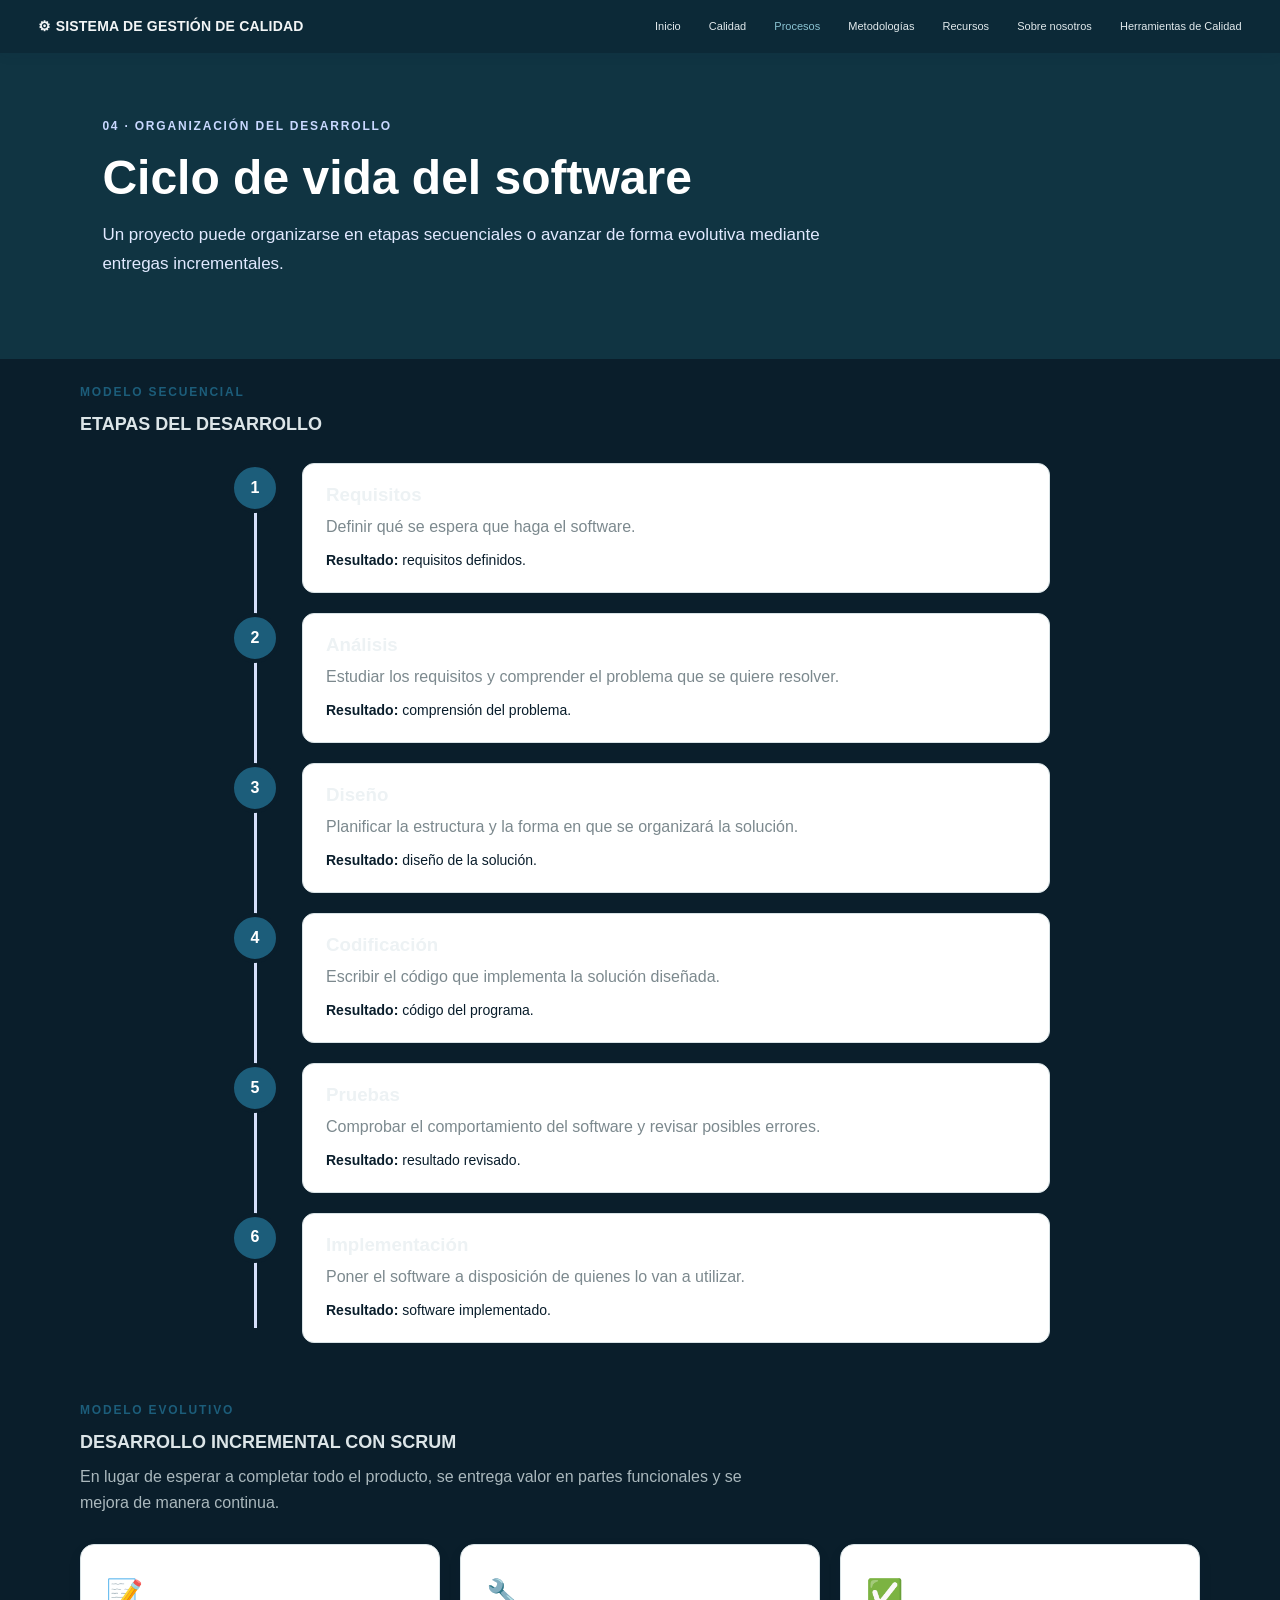
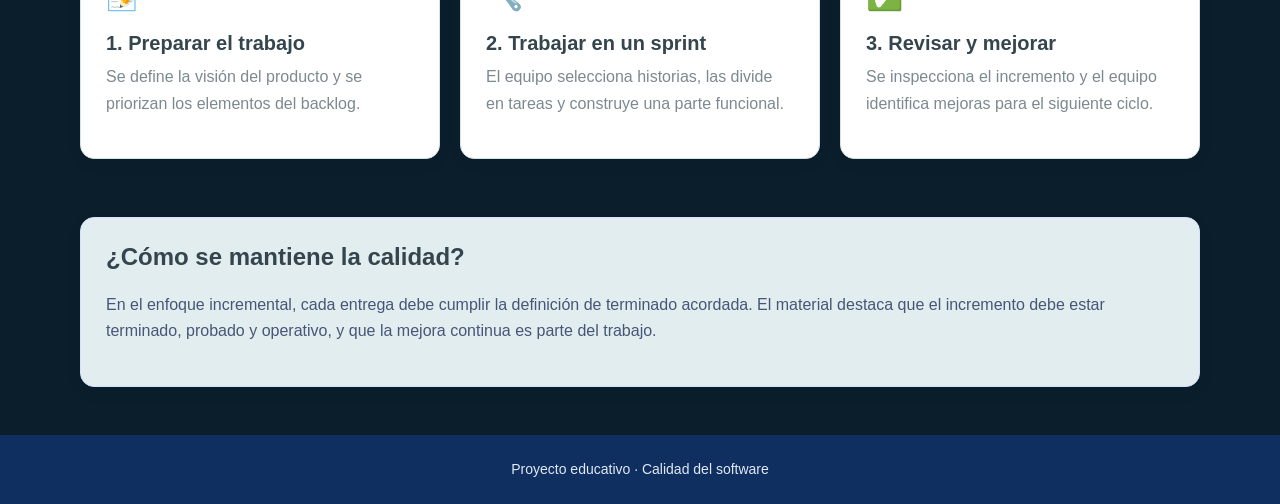
==== ciclo-vida.html @ c3453153 "primer commit" ====
<!DOCTYPE html>
<html lang="es">

<head>
    <meta charset="UTF-8">
    <meta name="viewport" content="width=device-width, initial-scale=1.0">
    <title>Ciclo de vida | CalidadSoft</title>
    <link rel="stylesheet" href="css/style.css">
    <script src="js/script.js" defer></script>
</head>

<body>
    <header class="encabezado">
        <a href="index.html" class="logo">⚙ SISTEMA DE GESTIÓN DE CALIDAD</a>
        <button class="boton-menu" id="botonMenu" aria-label="Abrir menú" aria-expanded="false">☰</button>
        <nav class="navegacion" id="navegacion" aria-label="Navegación principal">
            <a href="index.html">Inicio</a>
            <a href="fundamentos.html">Calidad</a>
            <a href="ciclo-vida.html">Procesos</a>
            <a href="ciclo-vida.html#scrum">Metodologías</a>
            <a href="tecnicas.html">Recursos</a>
            <a href="index.html#sobre-nosotros">Sobre nosotros</a>
            <a href="herramientas.html">Herramientas de Calidad</a>
        </nav>
    </header>
    <main>
        <section class="cabecera-pagina">
            <p class="etiqueta etiqueta-clara">04 · ORGANIZACIÓN DEL DESARROLLO</p>
            <h1>Ciclo de vida del software</h1>
            <p>Un proyecto puede organizarse en etapas secuenciales o avanzar de forma evolutiva mediante entregas
                incrementales.</p>
        </section>
        <section class="seccion contenedor">
            <div class="encabezado-seccion">
                <p class="etiqueta etiqueta-azul">MODELO SECUENCIAL</p>
                <h2>Etapas del desarrollo</h2>
            </div>
            <div class="linea-tiempo">
                <article class="etapa" tabindex="0">
                    <div class="numero-etapa">1</div>
                    <div class="contenido-etapa">
                        <h3>Requisitos</h3>
                        <p>Definir qué se espera que haga el software.</p>
                        <p class="resultado"><strong>Resultado:</strong> requisitos definidos.</p>
                    </div>
                </article>
                <article class="etapa" tabindex="0">
                    <div class="numero-etapa">2</div>
                    <div class="contenido-etapa">
                        <h3>Análisis</h3>
                        <p>Estudiar los requisitos y comprender el problema que se quiere resolver.</p>
                        <p class="resultado"><strong>Resultado:</strong> comprensión del problema.</p>
                    </div>
                </article>
                <article class="etapa" tabindex="0">
                    <div class="numero-etapa">3</div>
                    <div class="contenido-etapa">
                        <h3>Diseño</h3>
                        <p>Planificar la estructura y la forma en que se organizará la solución.</p>
                        <p class="resultado"><strong>Resultado:</strong> diseño de la solución.</p>
                    </div>
                </article>
                <article class="etapa" tabindex="0">
                    <div class="numero-etapa">4</div>
                    <div class="contenido-etapa">
                        <h3>Codificación</h3>
                        <p>Escribir el código que implementa la solución diseñada.</p>
                        <p class="resultado"><strong>Resultado:</strong> código del programa.</p>
                    </div>
                </article>
                <article class="etapa" tabindex="0">
                    <div class="numero-etapa">5</div>
                    <div class="contenido-etapa">
                        <h3>Pruebas</h3>
                        <p>Comprobar el comportamiento del software y revisar posibles errores.</p>
                        <p class="resultado"><strong>Resultado:</strong> resultado revisado.</p>
                    </div>
                </article>
                <article class="etapa" tabindex="0">
                    <div class="numero-etapa">6</div>
                    <div class="contenido-etapa">
                        <h3>Implementación</h3>
                        <p>Poner el software a disposición de quienes lo van a utilizar.</p>
                        <p class="resultado"><strong>Resultado:</strong> software implementado.</p>
                    </div>
                </article>
            </div>

            <div class="encabezado-seccion margen-arriba">
                <p class="etiqueta etiqueta-azul">MODELO EVOLUTIVO</p>
                <h2 id="scrum">Desarrollo incremental con Scrum</h2>
                <p>En lugar de esperar a completar todo el producto, se entrega valor en partes funcionales y se mejora
                    de manera continua.</p>
            </div>
            <div class="rejilla tres-columnas">
                <article class="tarjeta">
                    <div class="icono">📝</div>
                    <h3>1. Preparar el trabajo</h3>
                    <p>Se define la visión del producto y se priorizan los elementos del backlog.</p>
                </article>
                <article class="tarjeta">
                    <div class="icono">🔧</div>
                    <h3>2. Trabajar en un sprint</h3>
                    <p>El equipo selecciona historias, las divide en tareas y construye una parte funcional.</p>
                </article>
                <article class="tarjeta">
                    <div class="icono">✅</div>
                    <h3>3. Revisar y mejorar</h3>
                    <p>Se inspecciona el incremento y el equipo identifica mejoras para el siguiente ciclo.</p>
                </article>
            </div>

            <div class="panel panel-azul margen-arriba">
                <h2>¿Cómo se mantiene la calidad?</h2>
                <p>En el enfoque incremental, cada entrega debe cumplir la definición de terminado acordada. El material
                    destaca que el incremento debe estar terminado, probado y operativo, y que la mejora continua es
                    parte del trabajo.</p>
            </div>
        </section>
    </main>
    <footer class="pie">
        <p>Proyecto educativo · Calidad del software</p>
    </footer>
</body>

</html>
---- css/style.css ----
/* =========================
   ESTILOS GENERALES
   ========================= */
:root {
    --azul-oscuro: #091d2b;
    --azul: #1c5d7a;
    --azul-claro: #e2edf0;
    --texto: #24343b;
    --gris: #7c898e;
    --fondo: #0a1e2b;
    --blanco: #ffffff;
    --borde: #d8e2e5;
}

* {
    box-sizing: border-box;
}

html {
    scroll-behavior: smooth;
}

body {
    margin: 0;
    font-family: Arial, sans-serif;
    color: var(--texto);
    background: var(--fondo);
    line-height: 1.65;
}

a {
    text-decoration: none;
}

p {
    margin-top: 0;
}

h1,
h2,
h3 {
    line-height: 1.2;
}

.contenedor {
    width: min(1120px, 88%);
    margin: 0 auto;
}

.seccion {
    padding-top: 25px;
    padding-bottom: 48px;
}

.margen-arriba {
    margin-top: 58px;
}

/* =========================
   NAVEGACIÓN
   ========================= */
.encabezado {
    position: sticky;
    top: 0;
    z-index: 10;
    background: var(--blanco);
    padding: 15px 6%;
    display: flex;
    justify-content: space-between;
    align-items: center;
    gap: 24px;
    box-shadow: 0 2px 12px #14264b12;
}

.logo {
    color: #f2f5f6;
    font-size: 21px;
    font-weight: 800;
    white-space: nowrap;
}

.logo span {
    color: var(--azul);
}

.navegacion {
    display: flex;
    align-items: center;
    gap: 20px;
}

.navegacion a {
    color: #e1e9ec;
    font-size: 14px;
    font-weight: 600;
}

.navegacion a:hover,
.navegacion a.activo {
    color: #8bc4d3;
}

.boton-menu {
    display: none;
    border: 0;
    border-radius: 8px;
    padding: 6px 10px;
    background: var(--azul-claro);
    color: var(--azul-oscuro);
    font-size: 25px;
    cursor: pointer;
}

/* =========================
   PORTADA
   ========================= */
.portada {
    background: linear-gradient(125deg, var(--azul-oscuro), #3159ad);
    color: white;
    padding: 86px 8%;
    min-height: 430px;
    display: flex;
    justify-content: space-between;
    align-items: center;
    gap: 45px;
}

.portada-contenido {
    max-width: 690px;
}

.portada h1 {
    max-width: 680px;
    font-size: clamp(30px, 3vw, 42px);
    margin: 12px 0 14px;
    letter-spacing: -0.5px;
    text-transform: uppercase;
}

.portada p {
    max-width: 630px;
    color: #e1e9ec;
    font-size: 17px;
}

.etiqueta {
    font-size: 12px;
    font-weight: 800;
    letter-spacing: 1.8px;
    color: #bfcfff;
    margin-bottom: 12px;
}

.etiqueta-azul {
    color: var(--azul);
}

.etiqueta-clara {
    color: #c9d8ff;
}

.boton {
    display: inline-block;
    border: 0;
    border-radius: 9px;
    padding: 12px 19px;
    font-weight: 700;
    cursor: pointer;
    transition: transform .2s, background .2s;
}

.boton:hover {
    transform: translateY(-2px);
}

.boton-claro {
    background: #071923;
    color: white;
    border: 1px solid #2a718d;
    margin-top: 4px;
}

.boton-claro:hover {
    background: #174151;
}

.portada-ilustracion {
    position: relative;
    width: 280px;
    min-width: 230px;
    height: 240px;
    display: grid;
    place-items: center;
}

.circulo-grande {
    width: 185px;
    height: 185px;
    border: 2px solid #b7c9ff;
    border-radius: 50%;
    display: grid;
    place-items: center;
    color: #fff;
    font-size: 86px;
    background: #ffffff15;
    box-shadow: 0 0 0 22px #ffffff0a;
}

.mini-tarjeta {
    position: absolute;
    background: white;
    color: var(--azul-oscuro);
    padding: 10px 15px;
    border-radius: 9px;
    font-size: 13px;
    font-weight: 700;
    box-shadow: 0 10px 25px #0c1c3e40;
}

.mini-uno {
    top: 12px;
    right: -4px;
}

.mini-dos {
    bottom: 12px;
    left: -4px;
}

/* =========================
   SECCIONES Y TARJETAS
   ========================= */
.encabezado-seccion {
    max-width: 700px;
    margin-bottom: 27px;
}

.encabezado-seccion h2 {
    font-size: clamp(27px, 3vw, 36px);
    margin: 5px 0 10px;
}

.encabezado-seccion p:not(.etiqueta) {
    color: var(--gris);
}

.rejilla {
    display: grid;
    gap: 20px;
}

.tarjetas-inicio {
    grid-template-columns: repeat(4, minmax(0, 1fr));
}

.tres-columnas {
    grid-template-columns: repeat(3, minmax(0, 1fr));
}

.dos-columnas {
    grid-template-columns: repeat(2, minmax(0, 1fr));
}

.tarjeta,
.panel {
    background: var(--blanco);
    padding: 25px;
    border: 1px solid var(--borde);
    border-radius: 14px;
    box-shadow: 0 5px 20px #172b5708;
}

.tarjeta {
    transition: transform .2s, box-shadow .2s;
}

.tarjeta:hover {
    transform: translateY(-3px);
    box-shadow: 0 12px 25px #172b5712;
}

.tarjeta h3 {
    margin: 12px 0 9px;
    font-size: 20px;
}

.tarjeta p,
.panel p {
    color: var(--gris);
}

.icono {
    font-size: 30px;
    margin-bottom: 12px;
}

.enlace {
    display: inline-block;
    color: var(--azul);
    font-weight: 700;
    font-size: 14px;
    margin-top: 6px;
}

.enlace span {
    margin-left: 5px;
}

.franja {
    margin-bottom: 65px;
    background: var(--azul-oscuro);
    color: white;
    padding: 35px 40px;
    border-radius: 16px;
    display: flex;
    justify-content: space-between;
    align-items: center;
    gap: 25px;
}

.franja h2 {
    margin: 0 0 10px;
    max-width: 600px;
}

.franja p:not(.etiqueta) {
    color: #d8e2ff;
    margin-bottom: 0;
    max-width: 650px;
}

.boton-borde {
    border: 1px solid #b9caff;
    color: white;
    white-space: nowrap;
}

.boton-borde:hover {
    background: #ffffff18;
}

/* =========================
   CABECERAS INTERIORES
   ========================= */
.cabecera-pagina {
    padding: 64px 8%;
    background: linear-gradient(125deg, var(--azul-oscuro), #3159ad);
    color: white;
}

.cabecera-pagina h1 {
    font-size: clamp(34px, 4.5vw, 48px);
    margin: 10px 0 15px;
}

.cabecera-pagina p:not(.etiqueta) {
    max-width: 760px;
    color: #e1e9ff;
    font-size: 17px;
}

.panel-azul {
    background: var(--azul-claro);
    border-color: #d5e0ff;
}

.panel-azul p {
    color: #465675;
}

.lista {
    padding-left: 22px;
}

.lista li {
    margin-bottom: 9px;
}

.nota {
    font-size: 13px;
    color: var(--gris);
    margin-top: 20px;
}

.aviso {
    padding: 17px 20px;
    background: #fff8e7;
    color: #6b5119;
    border: 1px solid #f1dfad;
    border-radius: 10px;
    margin-bottom: 25px;
}

/* =========================
   PESTAÑAS
   ========================= */
.pestanas {
    display: flex;
    gap: 8px;
    border-bottom: 1px solid var(--borde);
}

.pestana {
    border: 1px solid var(--borde);
    border-bottom: 0;
    padding: 12px 20px;
    background: #edf1f8;
    color: var(--texto);
    border-radius: 9px 9px 0 0;
    cursor: pointer;
    font-weight: 700;
}

.pestana.activa {
    background: var(--azul);
    color: white;
    border-color: var(--azul);
}

.panel-pestana {
    background: white;
    padding: 25px;
    border: 1px solid var(--borde);
    border-radius: 0 10px 10px 10px;
}

.panel-pestana p {
    color: var(--gris);
    margin-bottom: 0;
}

.oculto {
    display: none !important;
}

/* =========================
   TARJETAS DESPLEGABLES
   ========================= */
.tarjeta-interactiva h2 {
    font-size: 21px;
}

.boton-detalle {
    width: 100%;
    display: flex;
    justify-content: space-between;
    align-items: center;
    border: 1px solid var(--borde);
    border-radius: 8px;
    padding: 11px 13px;
    background: #f7f9fd;
    color: var(--azul);
    font-weight: 700;
    cursor: pointer;
    margin-top: 10px;
}

.boton-detalle:hover {
    background: var(--azul-claro);
}

.detalle {
    margin-top: 14px;
    padding-top: 12px;
    border-top: 1px solid var(--borde);
}

.detalle p {
    margin-bottom: 0;
}

/* =========================
   FILTROS
   ========================= */
.filtros {
    display: flex;
    flex-wrap: wrap;
    gap: 10px;
    margin-bottom: 25px;
}

.filtro {
    padding: 10px 16px;
    border: 1px solid var(--borde);
    border-radius: 30px;
    background: white;
    color: var(--texto);
    font-weight: 700;
    cursor: pointer;
}

.filtro:hover {
    border-color: var(--azul);
}

.filtro.activo {
    background: var(--azul);
    border-color: var(--azul);
    color: white;
}

.categoria {
    display: inline-block;
    padding: 4px 9px;
    background: var(--azul-claro);
    color: var(--azul);
    border-radius: 30px;
    font-size: 12px;
    font-weight: 700;
}

.etiqueta-fuente {
    font-size: 12px;
    font-weight: 700;
    color: #8290a6 !important;
    margin-bottom: 0;
}

/* =========================
   LÍNEA DE TIEMPO
   ========================= */
.linea-tiempo {
    max-width: 820px;
    margin: 0 auto;
    position: relative;
}

.linea-tiempo::before {
    content: "";
    position: absolute;
    top: 15px;
    bottom: 15px;
    left: 24px;
    width: 3px;
    background: #d6e0fb;
}

.etapa {
    position: relative;
    display: flex;
    gap: 22px;
    margin-bottom: 20px;
    outline: none;
}

.numero-etapa {
    position: relative;
    z-index: 1;
    flex: 0 0 50px;
    height: 50px;
    display: grid;
    place-items: center;
    border-radius: 50%;
    background: var(--azul);
    color: white;
    font-weight: 800;
    border: 4px solid var(--fondo);
    transition: transform .2s, background .2s;
}

.contenido-etapa {
    flex: 1;
    background: white;
    border: 1px solid var(--borde);
    border-radius: 12px;
    padding: 20px 23px;
}

.contenido-etapa h3 {
    margin: 0 0 8px;
}

.contenido-etapa p {
    color: var(--gris);
    margin-bottom: 8px;
}

.contenido-etapa .resultado {
    font-size: 14px;
    margin-bottom: 0;
    color: var(--azul-oscuro);
}

.etapa:hover .numero-etapa,
.etapa:focus .numero-etapa {
    transform: scale(1.08);
    background: #1b8a75;
}

.etapa:hover .contenido-etapa,
.etapa:focus .contenido-etapa {
    border-color: #9fb5f3;
}

.panel h2 {
    margin-top: 0;
}

/* =========================
   PIE Y RESPONSIVE
   ========================= */
.pie {
    text-align: center;
    padding: 23px;
    background: var(--azul-oscuro);
    color: #dce5ff;
    font-size: 14px;
}

.pie p {
    margin: 0;
}

@media (max-width: 1000px) {
    .tarjetas-inicio {
        grid-template-columns: repeat(2, minmax(0, 1fr));
    }

    .navegacion {
        gap: 12px;
    }

    .navegacion a {
        font-size: 13px;
    }

    .portada {
        padding-left: 6%;
        padding-right: 6%;
    }
}

@media (max-width: 760px) {
    .encabezado {
        flex-wrap: wrap;
        padding: 13px 6%;
    }

    .boton-menu {
        display: block;
    }

    .navegacion {
        display: none;
        width: 100%;
        flex-direction: column;
        align-items: stretch;
        gap: 0;
        padding-top: 8px;
    }

    .navegacion.abierta {
        display: flex;
    }

    .navegacion a {
        padding: 10px 4px;
        border-top: 1px solid var(--borde);
        font-size: 15px;
    }

    .portada {
        min-height: auto;
        padding: 58px 7%;
    }

    .portada-ilustracion {
        display: none;
    }

    .seccion {
        padding-top: 42px;
        padding-bottom: 42px;
    }

    .dos-columnas,
    .tres-columnas {
        grid-template-columns: 1fr;
    }

    .franja {
        flex-direction: column;
        align-items: flex-start;
        margin-bottom: 40px;
        padding: 28px;
    }

    .cabecera-pagina {
        padding: 48px 7%;
    }

    .margen-arriba {
        margin-top: 40px;
    }
}

@media (max-width: 480px) {
    .tarjetas-inicio {
        grid-template-columns: 1fr;
    }

    .portada h1 {
        font-size: 36px;
    }

    .contenedor {
        width: 90%;
    }

    .tarjeta,
    .panel {
        padding: 21px;
    }

    .contenido-etapa {
        padding: 16px;
    }

    .etapa {
        gap: 12px;
    }

    .numero-etapa {
        flex-basis: 44px;
        height: 44px;
    }

    .linea-tiempo::before {
        left: 20px;
    }

    .pestana {
        padding: 10px 13px;
    }
}


/* Ajustes visuales inspirados en la referencia entregada */
body {
    background: #0a1e2b;
    color: #edf2f4;
}

.encabezado {
    background: #0c2937;
}

.logo {
    font-size: 15px;
    letter-spacing: .2px;
    text-transform: uppercase;
}

.logo span {
    color: #b5cbd0;
}

.navegacion a {
    font-size: 12px;
    font-weight: 500;
}

.portada {
    background: #103442;
    border-radius: 30px;
}

.portada-contenido {
    max-width: 820px;
}

.portada .etiqueta {
    display: none;
}

.portada-ilustracion {
    display: none;
}

.seccion {
    padding-top: 24px;
}

.encabezado-seccion h2 {
    color: #dce5e8;
    font-size: 18px;
    text-transform: uppercase;
}

.encabezado-seccion p:not(.etiqueta) {
    color: #aab8bd;
}

.tarjetas-inicio {
    gap: 14px;
}

.tarjetas-inicio .tarjeta {
    min-height: 130px;
    padding: 22px 20px;
    border-radius: 22px;
}

.tarjetas-inicio .tarjeta:nth-child(1) {
    border-top: 2px solid #86b8c7;
}

.tarjetas-inicio .tarjeta:nth-child(2) {
    border-top: 2px solid #9ccfba;
}

.tarjetas-inicio .tarjeta:nth-child(3) {
    border-top: 2px solid #b7a5d9;
}

.tarjetas-inicio .tarjeta:nth-child(4) {
    border-top: 2px solid #d5b98b;
}

.tarjetas-inicio .icono {
    display: none;
}

.tarjetas-inicio .tarjeta h3 {
    font-size: 15px;
    color: #78858b;
    margin-top: 10px;
}

.tarjetas-inicio .tarjeta p {
    color: #7e8a90;
    font-size: 12px;
}

.tarjetas-inicio .enlace {
    color: #7e8a90;
    font-size: 12px;
    font-weight: 500;
}

.franja {
    border-radius: 14px;
}

.cabecera-pagina {
    background: #103442;
}

.panel,
.tarjeta:not(.tarjetas-inicio .tarjeta) {
    color: var(--texto);
}

.panel h2,
.panel h3,
.tarjeta h2,
.tarjeta h3 {
    color: #34454d;
}

.pie {
    background: #102f61;
    color: #e1e8f4;
}

@media (max-width: 760px) {
    .portada {
        margin: 18px 4% 0;
        padding: 36px 7%;
        border-radius: 24px;
    }

    .portada h1 {
        font-size: 30px;
    }

    .portada p {
        font-size: 15px;
    }

    .navegacion {
        background: #0c2937;
    }

    .navegacion a {
        color: #e1e9ec;
    }
}

@media (min-width: 1001px) {
    .portada {
        margin: 28px 3% 0;
        padding: 34px 4%;
        min-height: 220px;
    }

    .tarjetas-inicio .tarjeta:nth-child(5) {
        grid-column: 2;
    }

    .tarjetas-inicio .tarjeta:nth-child(6) {
        grid-column: 3;
    }
}

@media (max-width: 1000px) {

    .tarjetas-inicio .tarjeta:nth-child(5),
    .tarjetas-inicio .tarjeta:nth-child(6) {
        grid-column: auto;
    }
}


/* Navegación ajustada a la imagen de referencia */
.encabezado {
    display: flex;
    align-items: center;
    justify-content: space-between;
    gap: 24px;
    padding: 15px 3%;
    background: #0c2937;
}

.logo {
    white-space: nowrap;
    font-size: 14px;
    font-weight: 800;
    color: #f2f5f6;
}

.logo span {
    color: #f2f5f6;
}

.navegacion {
    display: flex;
    align-items: center;
    justify-content: flex-end;
    gap: clamp(12px, 2.2vw, 34px);
}

.navegacion a {
    white-space: nowrap;
    font-size: 11px;
    color: #e1e9ec;
}

.navegacion a:hover,
.navegacion a.activo {
    color: #8bc4d3;
}

@media (max-width: 1050px) {
    .encabezado {
        gap: 14px;
    }

    .logo {
        font-size: 12px;
    }

    .navegacion {
        gap: 12px;
    }

    .navegacion a {
        font-size: 10px;
    }
}

@media (max-width: 760px) {
    .encabezado {
        flex-wrap: wrap;
    }

    .logo {
        white-space: normal;
        max-width: calc(100% - 60px);
    }

    .navegacion {
        display: none;
        flex-direction: column;
        align-items: stretch;
        width: 100%;
        padding: 12px 0;
        gap: 0;
    }

    .navegacion.abierto {
        display: flex;
    }

    .navegacion a {
        padding: 11px 8px;
        font-size: 13px;
    }
}
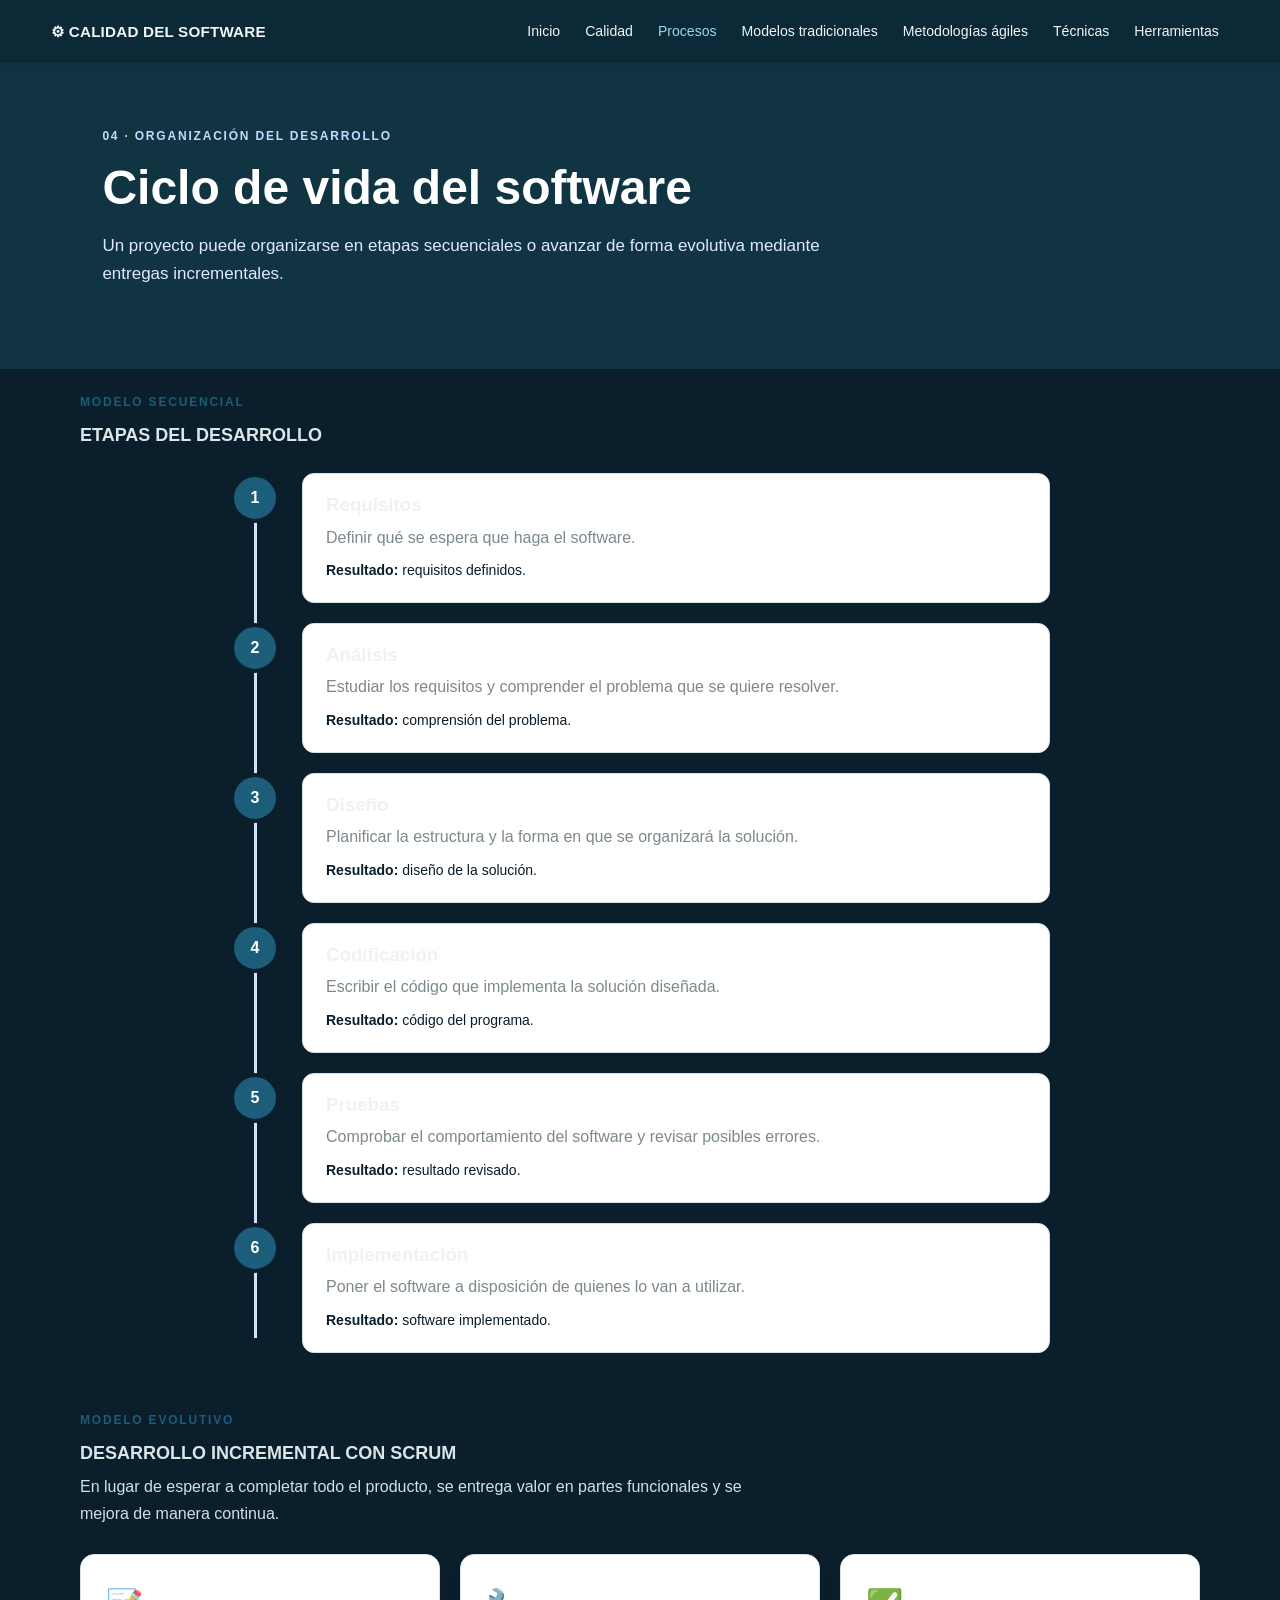
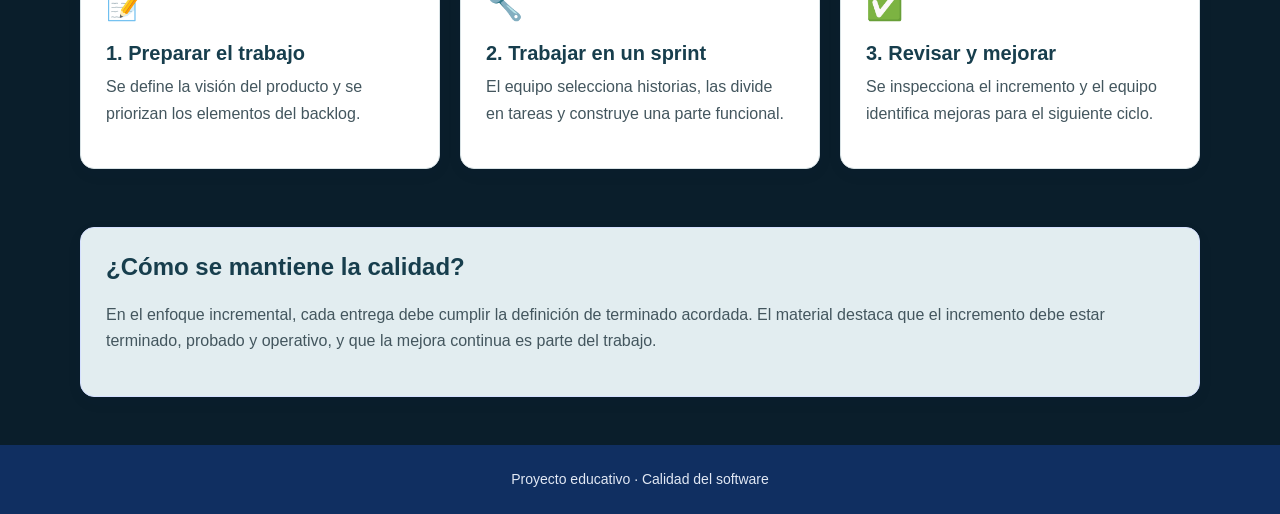
==== commit b0e665d3: "Realizando segunda pila de sprint" ====
--- a/ciclo-vida.html
+++ b/ciclo-vida.html
@@ -1,126 +1,121 @@
 <!DOCTYPE html>
+
 <html lang="es">
-
 <head>
-    <meta charset="UTF-8">
-    <meta name="viewport" content="width=device-width, initial-scale=1.0">
-    <title>Ciclo de vida | CalidadSoft</title>
-    <link rel="stylesheet" href="css/style.css">
-    <script src="js/script.js" defer></script>
+<meta charset="utf-8"/>
+<meta content="width=device-width, initial-scale=1.0" name="viewport"/>
+<title>Ciclo de vida | CalidadSoft</title>
+<link href="css/style.css" rel="stylesheet"/>
+<script defer="" src="js/script.js"></script>
 </head>
-
 <body>
-    <header class="encabezado">
-        <a href="index.html" class="logo">⚙ SISTEMA DE GESTIÓN DE CALIDAD</a>
-        <button class="boton-menu" id="botonMenu" aria-label="Abrir menú" aria-expanded="false">☰</button>
-        <nav class="navegacion" id="navegacion" aria-label="Navegación principal">
-            <a href="index.html">Inicio</a>
-            <a href="fundamentos.html">Calidad</a>
-            <a href="ciclo-vida.html">Procesos</a>
-            <a href="ciclo-vida.html#scrum">Metodologías</a>
-            <a href="tecnicas.html">Recursos</a>
-            <a href="index.html#sobre-nosotros">Sobre nosotros</a>
-            <a href="herramientas.html">Herramientas de Calidad</a>
-        </nav>
-    </header>
-    <main>
-        <section class="cabecera-pagina">
-            <p class="etiqueta etiqueta-clara">04 · ORGANIZACIÓN DEL DESARROLLO</p>
-            <h1>Ciclo de vida del software</h1>
-            <p>Un proyecto puede organizarse en etapas secuenciales o avanzar de forma evolutiva mediante entregas
+<header class="encabezado">
+<a class="logo" href="index.html">⚙ CALIDAD DEL SOFTWARE</a>
+<button aria-expanded="false" aria-label="Abrir menú" class="boton-menu" id="botonMenu">☰</button>
+<nav aria-label="Navegación principal" class="navegacion" id="navegacion">
+<a href="index.html">Inicio</a>
+<a href="fundamentos.html">Calidad</a>
+<a href="ciclo-vida.html">Procesos</a>
+<a href="modelos-tradicionales.html">Modelos tradicionales</a>
+<a href="metodologias-agiles.html">Metodologías ágiles</a>
+<a href="tecnicas.html">Técnicas</a>
+<a href="herramientas.html">Herramientas</a>
+</nav></header>
+<main>
+<section class="cabecera-pagina">
+<p class="etiqueta etiqueta-clara">04 · ORGANIZACIÓN DEL DESARROLLO</p>
+<h1>Ciclo de vida del software</h1>
+<p>Un proyecto puede organizarse en etapas secuenciales o avanzar de forma evolutiva mediante entregas
                 incrementales.</p>
-        </section>
-        <section class="seccion contenedor">
-            <div class="encabezado-seccion">
-                <p class="etiqueta etiqueta-azul">MODELO SECUENCIAL</p>
-                <h2>Etapas del desarrollo</h2>
-            </div>
-            <div class="linea-tiempo">
-                <article class="etapa" tabindex="0">
-                    <div class="numero-etapa">1</div>
-                    <div class="contenido-etapa">
-                        <h3>Requisitos</h3>
-                        <p>Definir qué se espera que haga el software.</p>
-                        <p class="resultado"><strong>Resultado:</strong> requisitos definidos.</p>
-                    </div>
-                </article>
-                <article class="etapa" tabindex="0">
-                    <div class="numero-etapa">2</div>
-                    <div class="contenido-etapa">
-                        <h3>Análisis</h3>
-                        <p>Estudiar los requisitos y comprender el problema que se quiere resolver.</p>
-                        <p class="resultado"><strong>Resultado:</strong> comprensión del problema.</p>
-                    </div>
-                </article>
-                <article class="etapa" tabindex="0">
-                    <div class="numero-etapa">3</div>
-                    <div class="contenido-etapa">
-                        <h3>Diseño</h3>
-                        <p>Planificar la estructura y la forma en que se organizará la solución.</p>
-                        <p class="resultado"><strong>Resultado:</strong> diseño de la solución.</p>
-                    </div>
-                </article>
-                <article class="etapa" tabindex="0">
-                    <div class="numero-etapa">4</div>
-                    <div class="contenido-etapa">
-                        <h3>Codificación</h3>
-                        <p>Escribir el código que implementa la solución diseñada.</p>
-                        <p class="resultado"><strong>Resultado:</strong> código del programa.</p>
-                    </div>
-                </article>
-                <article class="etapa" tabindex="0">
-                    <div class="numero-etapa">5</div>
-                    <div class="contenido-etapa">
-                        <h3>Pruebas</h3>
-                        <p>Comprobar el comportamiento del software y revisar posibles errores.</p>
-                        <p class="resultado"><strong>Resultado:</strong> resultado revisado.</p>
-                    </div>
-                </article>
-                <article class="etapa" tabindex="0">
-                    <div class="numero-etapa">6</div>
-                    <div class="contenido-etapa">
-                        <h3>Implementación</h3>
-                        <p>Poner el software a disposición de quienes lo van a utilizar.</p>
-                        <p class="resultado"><strong>Resultado:</strong> software implementado.</p>
-                    </div>
-                </article>
-            </div>
-
-            <div class="encabezado-seccion margen-arriba">
-                <p class="etiqueta etiqueta-azul">MODELO EVOLUTIVO</p>
-                <h2 id="scrum">Desarrollo incremental con Scrum</h2>
-                <p>En lugar de esperar a completar todo el producto, se entrega valor en partes funcionales y se mejora
+</section>
+<section class="seccion contenedor">
+<div class="encabezado-seccion">
+<p class="etiqueta etiqueta-azul">MODELO SECUENCIAL</p>
+<h2>Etapas del desarrollo</h2>
+</div>
+<div class="linea-tiempo">
+<article class="etapa" tabindex="0">
+<div class="numero-etapa">1</div>
+<div class="contenido-etapa">
+<h3>Requisitos</h3>
+<p>Definir qué se espera que haga el software.</p>
+<p class="resultado"><strong>Resultado:</strong> requisitos definidos.</p>
+</div>
+</article>
+<article class="etapa" tabindex="0">
+<div class="numero-etapa">2</div>
+<div class="contenido-etapa">
+<h3>Análisis</h3>
+<p>Estudiar los requisitos y comprender el problema que se quiere resolver.</p>
+<p class="resultado"><strong>Resultado:</strong> comprensión del problema.</p>
+</div>
+</article>
+<article class="etapa" tabindex="0">
+<div class="numero-etapa">3</div>
+<div class="contenido-etapa">
+<h3>Diseño</h3>
+<p>Planificar la estructura y la forma en que se organizará la solución.</p>
+<p class="resultado"><strong>Resultado:</strong> diseño de la solución.</p>
+</div>
+</article>
+<article class="etapa" tabindex="0">
+<div class="numero-etapa">4</div>
+<div class="contenido-etapa">
+<h3>Codificación</h3>
+<p>Escribir el código que implementa la solución diseñada.</p>
+<p class="resultado"><strong>Resultado:</strong> código del programa.</p>
+</div>
+</article>
+<article class="etapa" tabindex="0">
+<div class="numero-etapa">5</div>
+<div class="contenido-etapa">
+<h3>Pruebas</h3>
+<p>Comprobar el comportamiento del software y revisar posibles errores.</p>
+<p class="resultado"><strong>Resultado:</strong> resultado revisado.</p>
+</div>
+</article>
+<article class="etapa" tabindex="0">
+<div class="numero-etapa">6</div>
+<div class="contenido-etapa">
+<h3>Implementación</h3>
+<p>Poner el software a disposición de quienes lo van a utilizar.</p>
+<p class="resultado"><strong>Resultado:</strong> software implementado.</p>
+</div>
+</article>
+</div>
+<div class="encabezado-seccion margen-arriba">
+<p class="etiqueta etiqueta-azul">MODELO EVOLUTIVO</p>
+<h2 id="scrum">Desarrollo incremental con Scrum</h2>
+<p>En lugar de esperar a completar todo el producto, se entrega valor en partes funcionales y se mejora
                     de manera continua.</p>
-            </div>
-            <div class="rejilla tres-columnas">
-                <article class="tarjeta">
-                    <div class="icono">📝</div>
-                    <h3>1. Preparar el trabajo</h3>
-                    <p>Se define la visión del producto y se priorizan los elementos del backlog.</p>
-                </article>
-                <article class="tarjeta">
-                    <div class="icono">🔧</div>
-                    <h3>2. Trabajar en un sprint</h3>
-                    <p>El equipo selecciona historias, las divide en tareas y construye una parte funcional.</p>
-                </article>
-                <article class="tarjeta">
-                    <div class="icono">✅</div>
-                    <h3>3. Revisar y mejorar</h3>
-                    <p>Se inspecciona el incremento y el equipo identifica mejoras para el siguiente ciclo.</p>
-                </article>
-            </div>
-
-            <div class="panel panel-azul margen-arriba">
-                <h2>¿Cómo se mantiene la calidad?</h2>
-                <p>En el enfoque incremental, cada entrega debe cumplir la definición de terminado acordada. El material
+</div>
+<div class="rejilla tres-columnas">
+<article class="tarjeta">
+<div class="icono">📝</div>
+<h3>1. Preparar el trabajo</h3>
+<p>Se define la visión del producto y se priorizan los elementos del backlog.</p>
+</article>
+<article class="tarjeta">
+<div class="icono">🔧</div>
+<h3>2. Trabajar en un sprint</h3>
+<p>El equipo selecciona historias, las divide en tareas y construye una parte funcional.</p>
+</article>
+<article class="tarjeta">
+<div class="icono">✅</div>
+<h3>3. Revisar y mejorar</h3>
+<p>Se inspecciona el incremento y el equipo identifica mejoras para el siguiente ciclo.</p>
+</article>
+</div>
+<div class="panel panel-azul margen-arriba">
+<h2>¿Cómo se mantiene la calidad?</h2>
+<p>En el enfoque incremental, cada entrega debe cumplir la definición de terminado acordada. El material
                     destaca que el incremento debe estar terminado, probado y operativo, y que la mejora continua es
                     parte del trabajo.</p>
-            </div>
-        </section>
-    </main>
-    <footer class="pie">
-        <p>Proyecto educativo · Calidad del software</p>
-    </footer>
+</div>
+</section>
+</main>
+<footer class="pie">
+<p>Proyecto educativo · Calidad del software</p>
+</footer>
 </body>
-
 </html>
--- a/css/style.css
+++ b/css/style.css
@@ -996,4 +996,265 @@
         padding: 11px 8px;
         font-size: 13px;
     }
-}+}
+
+/* SECCION: MODELOS TRADICIONALES */
+.menu-modelos {
+    display: flex;
+    flex-wrap: wrap;
+    gap: 12px;
+    margin: 24px 0;
+}
+
+.menu-modelos a {
+    display: inline-block;
+    padding: 12px 18px;
+    border: 1px solid #31515e;
+    border-radius: 10px;
+    color: #dce8ec;
+    background: #123442;
+    text-decoration: none;
+    font-size: 14px;
+    transition: background .2s, border-color .2s;
+}
+
+.menu-modelos a:hover,
+.menu-modelos a.activo {
+    background: #1d5668;
+    border-color: #83b9c8;
+    color: #ffffff;
+}
+
+.modelo-bloque {
+    background: #f4f7f8;
+    color: #34454d;
+    border-radius: 18px;
+    padding: 28px;
+    margin: 26px 0;
+    scroll-margin-top: 22px;
+}
+
+.modelo-titulo {
+    display: flex;
+    align-items: center;
+    gap: 16px;
+    margin-bottom: 18px;
+}
+
+.modelo-titulo h2 {
+    color: #173e4d;
+    margin: 4px 0;
+}
+
+.modelo-icono {
+    display: flex;
+    align-items: center;
+    justify-content: center;
+    width: 58px;
+    height: 58px;
+    flex-shrink: 0;
+    border-radius: 16px;
+    background: #dcecf0;
+    font-size: 28px;
+}
+
+.modelo-bloque h3 {
+    color: #234b59;
+    margin-top: 24px;
+}
+
+.modelo-bloque p,
+.modelo-bloque li {
+    line-height: 1.7;
+}
+
+.pasos-modelo {
+    padding-left: 24px;
+}
+
+.pasos-modelo li {
+    padding: 5px 0;
+}
+
+.comparacion-modelo {
+    display: grid;
+    grid-template-columns: repeat(2, minmax(0, 1fr));
+    gap: 16px;
+    margin-top: 22px;
+}
+
+.dato-modelo {
+    padding: 18px 20px;
+    border-radius: 12px;
+}
+
+.dato-modelo h3 {
+    margin: 0 0 10px;
+}
+
+.dato-modelo ul {
+    margin-bottom: 0;
+    padding-left: 20px;
+}
+
+.ventaja-modelo {
+    background: #e3f1e8;
+    border-left: 5px solid #4d9b69;
+}
+
+.ventaja-modelo h3 {
+    color: #287344;
+}
+
+.desventaja-modelo {
+    background: #f8e9e8;
+    border-left: 5px solid #c76b67;
+}
+
+.desventaja-modelo h3 {
+    color: #a74340;
+}
+
+.uso-modelo {
+    background: #e6eef5;
+    border-left: 5px solid #4d83a5;
+    border-radius: 10px;
+    padding: 4px 18px 16px;
+    margin-top: 20px;
+}
+
+.uso-modelo h3 {
+    margin-top: 14px;
+}
+
+.resumen-modelos {
+    background: #123442;
+    border: 1px solid #31515e;
+    border-radius: 18px;
+    padding: 26px;
+    margin: 32px 0;
+}
+
+.resumen-modelos .encabezado-seccion h2 {
+    color: #edf2f4;
+}
+
+.tabla-modelos-contenedor {
+    overflow-x: auto;
+}
+
+.tabla-modelos {
+    width: 100%;
+    border-collapse: collapse;
+    min-width: 620px;
+    background: #f4f7f8;
+    color: #34454d;
+}
+
+.tabla-modelos th,
+.tabla-modelos td {
+    padding: 13px 15px;
+    border: 1px solid #d4dfe3;
+    text-align: left;
+}
+
+.tabla-modelos th {
+    background: #1d5668;
+    color: white;
+}
+
+@media (max-width: 760px) {
+    .comparacion-modelo {
+        grid-template-columns: 1fr;
+    }
+
+    .modelo-bloque,
+    .resumen-modelos {
+        padding: 20px;
+    }
+
+    .menu-modelos {
+        flex-direction: column;
+    }
+
+    .menu-modelos a {
+        text-align: center;
+    }
+}
+
+
+/* HISTORIAS 7, 8, 9, 10, 18 Y 19 */
+.titulo-pagina{background:#123442;color:#fff;text-align:center;padding:55px 20px 45px}.titulo-pagina h1{font-size:clamp(2rem,5vw,3rem);margin:8px 0}.titulo-pagina p{max-width:800px;margin:10px auto;line-height:1.7}.pagina-contenido{padding-top:30px;padding-bottom:50px}.subnav{display:flex;flex-wrap:wrap;gap:10px;margin:10px 0 28px}.subnav a{background:#e7f0f3;color:#17495b;padding:10px 15px;border-radius:8px;text-decoration:none;font-weight:bold}.subnav a:hover{background:#1d687e;color:#fff}.bloque-contenido{padding:26px;margin:25px 0;background:#fff;border:1px solid #dce5e8;border-radius:15px;scroll-margin-top:20px}.bloque-contenido h2{color:#15566a}.valores-agiles .tarjeta{border-top:4px solid #1d7188}.lista-dos-columnas{columns:2;line-height:1.8}.tablero-kanban{display:grid;grid-template-columns:repeat(3,1fr);gap:12px;margin:20px 0}.tablero-kanban>div,.tablero-kanban>span{background:#e9f1f4;padding:14px;border-radius:10px;min-width:0}.tablero-kanban h3,.tablero-kanban b{display:block;color:#15566a;margin:0 0 10px}.tablero-kanban article,.tablero-kanban small{display:block;background:white;border:1px solid #d4e0e4;padding:10px;border-radius:7px;margin:8px 0}.galeria-graficos{display:grid;grid-template-columns:repeat(3,minmax(0,1fr));gap:18px;margin:24px 0}.grafico-ampliable{display:flex;flex-direction:column;gap:14px;text-align:left;background:#fff;border:1px solid #cad9df;border-radius:14px;padding:18px;cursor:pointer;color:#203b47;min-width:0}.grafico-ampliable:hover,.grafico-ampliable:focus{outline:3px solid #79b6c7;transform:translateY(-2px)}.grafico-titulo{font-size:1.2rem;font-weight:bold;color:#15566a}.descripcion-grafico{font-size:.92rem;line-height:1.5}.flujo-vertical,.ciclo-scrum{display:flex;flex-direction:column;align-items:center;gap:5px}.flujo-vertical b,.ciclo-scrum b,.flujo-horizontal b,.flujo-v b{background:#e6f1f4;padding:9px 12px;border-radius:7px;text-align:center}.flujo-vertical i,.ciclo-scrum i{font-style:normal;color:#176b87;font-weight:bold}.flujo-horizontal{display:flex;align-items:center;justify-content:center;flex-wrap:wrap;gap:6px}.flujo-horizontal i{color:#176b87;font-style:normal}.flujo-v{display:grid;grid-template-columns:1fr 1fr;gap:12px;position:relative}.flujo-v>span{display:flex;flex-direction:column;gap:8px}.flujo-v b{font-size:.85rem}.visor-grafico{display:none;position:fixed;inset:0;background:rgba(5,20,27,.94);z-index:1000;color:#fff;padding:55px 20px 25px;overflow:auto;text-align:center}.visor-grafico.abierto{display:block}.visor-grafico #contenidoVisor{max-width:900px;margin:25px auto;background:#fff;color:#203b47;padding:30px;border-radius:14px;font-size:1.2rem}.cerrar-visor{position:fixed;right:20px;top:12px;font-size:2.4rem;background:transparent;border:0;color:white;cursor:pointer}.lista-eventos{display:grid;grid-template-columns:repeat(2,1fr);gap:12px}.lista-eventos article{background:#edf4f6;border-left:4px solid #1d7188;padding:15px;border-radius:8px}.lista-eventos h3{margin-top:0;color:#15566a}.diagrama-sprint{display:grid;grid-template-columns:repeat(5,1fr);gap:10px;margin:22px 0}.paso-sprint{background:#eaf2f4;padding:12px;border-radius:10px;text-align:center}.evento-sprint{width:100%;border:0;background:#1d5668;color:white;padding:12px 8px;border-radius:8px;cursor:pointer;font-weight:bold}.evento-sprint.activo{background:#e4a83a;color:#172d36}.paso-sprint p{font-size:.9rem}.detalle-evento{padding:18px;background:#f3f7f8;border-radius:10px;border-left:5px solid #1d7188}.nota{font-size:.9rem;color:#53666d}.seleccion-metodos{display:grid;grid-template-columns:repeat(3,1fr);gap:12px;margin:20px 0}.seleccion-metodos label,.pregunta-paso label{background:#edf4f6;padding:13px;border-radius:8px;display:flex;gap:9px;align-items:center}.tabla-comparacion-wrap{overflow-x:auto;margin:25px 0}.tabla-comparacion{width:100%;border-collapse:collapse;background:white}.tabla-comparacion th,.tabla-comparacion td{padding:13px;border:1px solid #d4e0e4;text-align:left;min-width:150px}.tabla-comparacion th{background:#1d5668;color:white}.mensaje-formulario{color:#9a4c26}.formulario-pasos{background:#fff;border:1px solid #dce5e8;border-radius:15px;padding:25px;max-width:850px;margin:25px auto}.progreso-texto{display:flex;justify-content:space-between;font-weight:bold;margin-bottom:8px}.barra-progreso{height:10px;background:#e1e9ec;border-radius:20px;overflow:hidden}.barra-progreso div{height:100%;width:25%;background:#1d7188;transition:width .2s}.pregunta-paso{display:none;padding:25px 0}.pregunta-paso.activa{display:grid;gap:12px}.pregunta-paso h2{color:#15566a}.pregunta-paso input,.seleccion-metodos input{accent-color:#176b87}.controles-pasos{display:flex;justify-content:space-between;gap:12px}.boton-secundario{background:#607780}.resultado-recomendador{background:#eaf4f6;border-radius:15px;padding:25px;margin:25px auto;max-width:850px}.resultado-recomendador.oculto,.oculto{display:none!important}.coincidencia{margin:15px 0}.coincidencia-cabecera{display:flex;justify-content:space-between;font-weight:bold}.coincidencia-fondo{height:12px;background:#d3e0e4;border-radius:20px;overflow:hidden}.coincidencia-fondo span{display:block;height:100%;background:#1d7188}
+@media(max-width:850px){.galeria-graficos{grid-template-columns:repeat(2,minmax(0,1fr))}.diagrama-sprint{grid-template-columns:repeat(2,1fr)}.diagrama-sprint .paso-sprint:last-child{grid-column:1/-1}}
+@media(max-width:600px){.galeria-graficos,.tablero-kanban,.lista-eventos,.seleccion-metodos{grid-template-columns:1fr}.lista-dos-columnas{columns:1}.bloque-contenido,.formulario-pasos{padding:18px}.diagrama-sprint{grid-template-columns:1fr}.diagrama-sprint .paso-sprint:last-child{grid-column:auto}.flujo-horizontal{flex-direction:column}.flujo-horizontal i{transform:rotate(90deg)}}
+
+
+/* AJUSTES DE NAVEGACION Y PORTADA */
+.encabezado { gap: 14px; padding: 12px 4%; }
+.logo { font-size: .95rem; white-space: nowrap; }
+.navegacion { gap: 5px; flex-wrap: nowrap; }
+.navegacion a { padding: 8px 10px; font-size: .88rem; white-space: nowrap; }
+.tarjetas-inicio { grid-template-columns: repeat(3, minmax(0, 1fr)); gap: 18px; }
+.tarjeta-inicio-compacta { min-height: 190px; padding: 20px; display:flex; flex-direction:column; align-items:flex-start; }
+.tarjeta-inicio-compacta p { margin-bottom: 12px; }
+.tarjeta-inicio-compacta .enlace { margin-top:auto; }
+.portada { min-height: 340px; padding-top: 45px; padding-bottom: 45px; }
+#graficos-modelos { scroll-margin-top: 20px; }
+@media (max-width: 1050px) {
+ .encabezado { flex-wrap: wrap; }
+ .navegacion { flex-wrap: wrap; justify-content: center; }
+}
+@media (max-width: 700px) {
+ .tarjetas-inicio { grid-template-columns: 1fr; }
+ .tarjeta-inicio-compacta { min-height: 0; }
+ .navegacion { flex-direction: column; align-items: stretch; }
+ .navegacion a { text-align: center; }
+ .tablero-kanban { grid-template-columns: 1fr; }
+ .galeria-graficos { grid-template-columns: 1fr; }
+ .lista-eventos { grid-template-columns: 1fr; }
+ .diagrama-sprint { grid-template-columns: 1fr; }
+ .seleccion-metodos { grid-template-columns: 1fr; }
+}
+
+
+/* AJUSTES DE LEGIBILIDAD Y ENCUESTA */
+/* Contraste suficiente en tarjetas de la portada. */
+.tarjetas-inicio .tarjeta h3 { color: #173e4d !important; }
+.tarjetas-inicio .tarjeta p { color: #34454d !important; font-size: 14px; }
+.tarjetas-inicio .tarjeta .enlace { color: #15566a !important; font-weight: 700; }
+/* Textos secundarios sobre fondos oscuros. */
+.encabezado-seccion p:not(.etiqueta), .nota { color: #43565e !important; }
+/* La navegación mantiene texto claro sobre el encabezado oscuro. */
+.encabezado { background: #0c2937 !important; }
+.encabezado .logo, .encabezado .navegacion a { color: #f2f5f6 !important; }
+.encabezado .navegacion a:hover, .encabezado .navegacion a.activo { color: #9bd8e8 !important; }
+/* Encuesta: se muestra la primera pregunta aunque JavaScript no se ejecute. */
+.formulario-pasos .pregunta-paso { display: none; }
+.formulario-pasos .pregunta-paso.activa { display: grid; }
+.formulario-pasos .pregunta-paso label, .seleccion-metodos label { color: #20343d !important; background: #edf4f6; }
+.formulario-pasos .pregunta-paso h2 { color: #123f50 !important; }
+.formulario-pasos .progreso-texto { color: #20343d; }
+.formulario-pasos .controles-pasos button { color: #ffffff; }
+.formulario-pasos .controles-pasos button:disabled { color: #ffffff; opacity: .75; }
+.resultado-recomendador { color: #20343d; }
+.resultado-recomendador h2 { color: #123f50; }
+
+/* CORRECCION GENERAL DE CONTRASTE */
+.encabezado-seccion p:not(.etiqueta) { color: #d5e0e4 !important; }
+.nota { color: #43565e !important; }
+.encabezado { background: #0c2937 !important; }
+.encabezado .logo, .encabezado .navegacion a { color: #f2f5f6 !important; }
+.encabezado .navegacion a:hover, .encabezado .navegacion a.activo { color: #9bd8e8 !important; }
+.tarjeta, .panel, .bloque-contenido, .formulario-pasos, .resultado-recomendador { color: #24343b; }
+.tarjeta p, .panel p, .panel-pestana p { color: #43565e !important; }
+.tarjeta h2, .tarjeta h3, .panel h2, .panel h3, .bloque-contenido h2, .bloque-contenido h3 { color: #173e4d; }
+.bloque-contenido .nota, .panel .nota { color: #43565e !important; }
+.flujo-vertical b, .ciclo-scrum b, .flujo-horizontal b, .flujo-v b, .paso-sprint, .tablero-kanban > div, .tablero-kanban > span, .lista-eventos article, .detalle-evento { color: #24343b !important; }
+.tablero-kanban article, .tablero-kanban small { color: #24343b !important; }
+.tarjetas-inicio .tarjeta h3 { color: #173e4d !important; }
+.tarjetas-inicio .tarjeta p { color: #34454d !important; }
+.tarjetas-inicio .tarjeta .enlace { color: #15566a !important; }
+.formulario-pasos .pregunta-paso label, .seleccion-metodos label { color: #20343d !important; background: #edf4f6; }
+.formulario-pasos .pregunta-paso h2, .resultado-recomendador h2 { color: #123f50 !important; }
+.formulario-pasos .progreso-texto, .resultado-recomendador, .resultado-recomendador p, .coincidencia-cabecera { color: #20343d !important; }
+.tabla-comparacion td { color: #24343b; }
